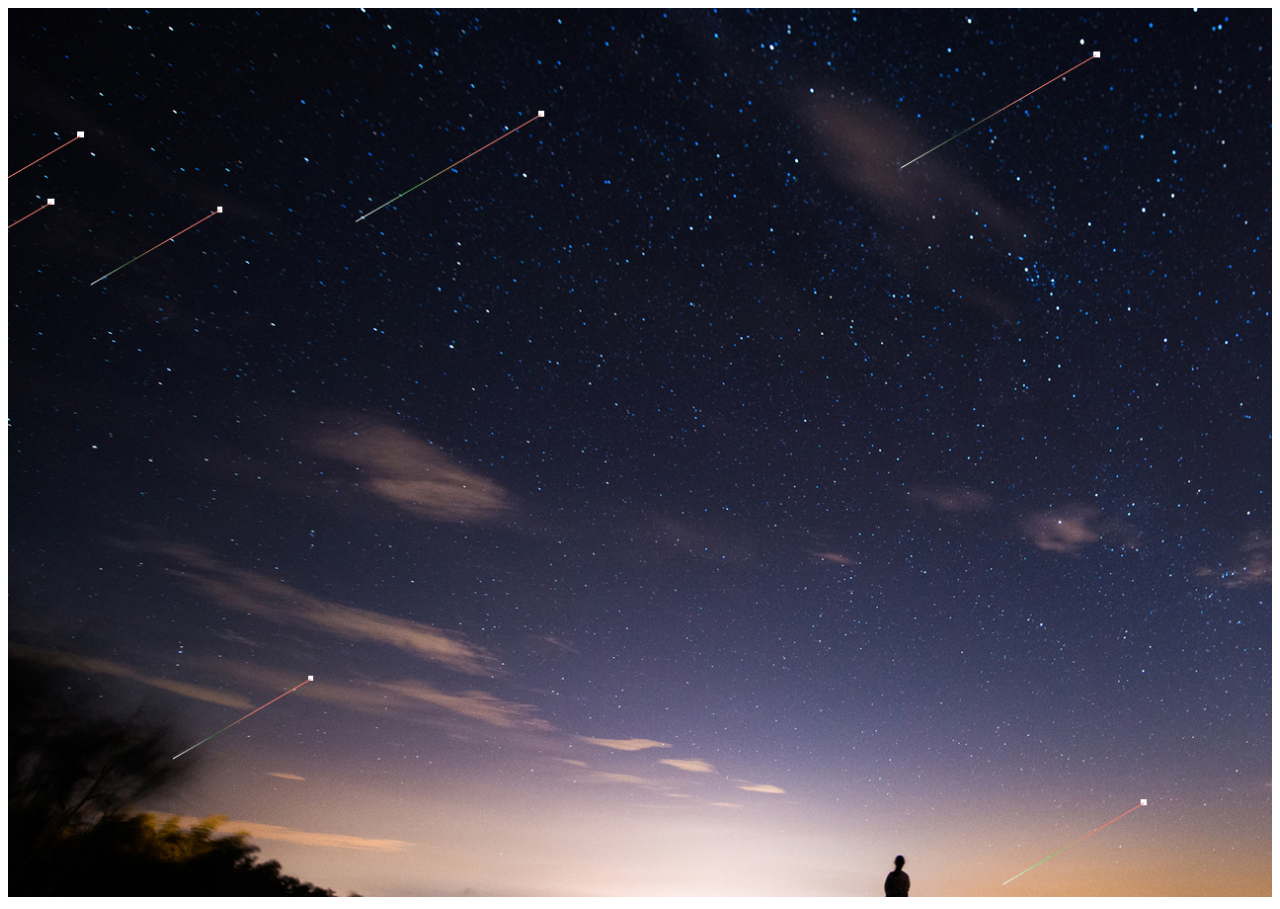
==== index3.html @ 00b645de "1st" ====
<!DOCTYPE html>
<html lang="en">

<head>
    <meta charset="utf-8">
</head>

<body>
    <canvas id="stars" style="height: 100%; width:100%"></canvas>
    <script src="js/stars.js"></script>
</body>
</html>
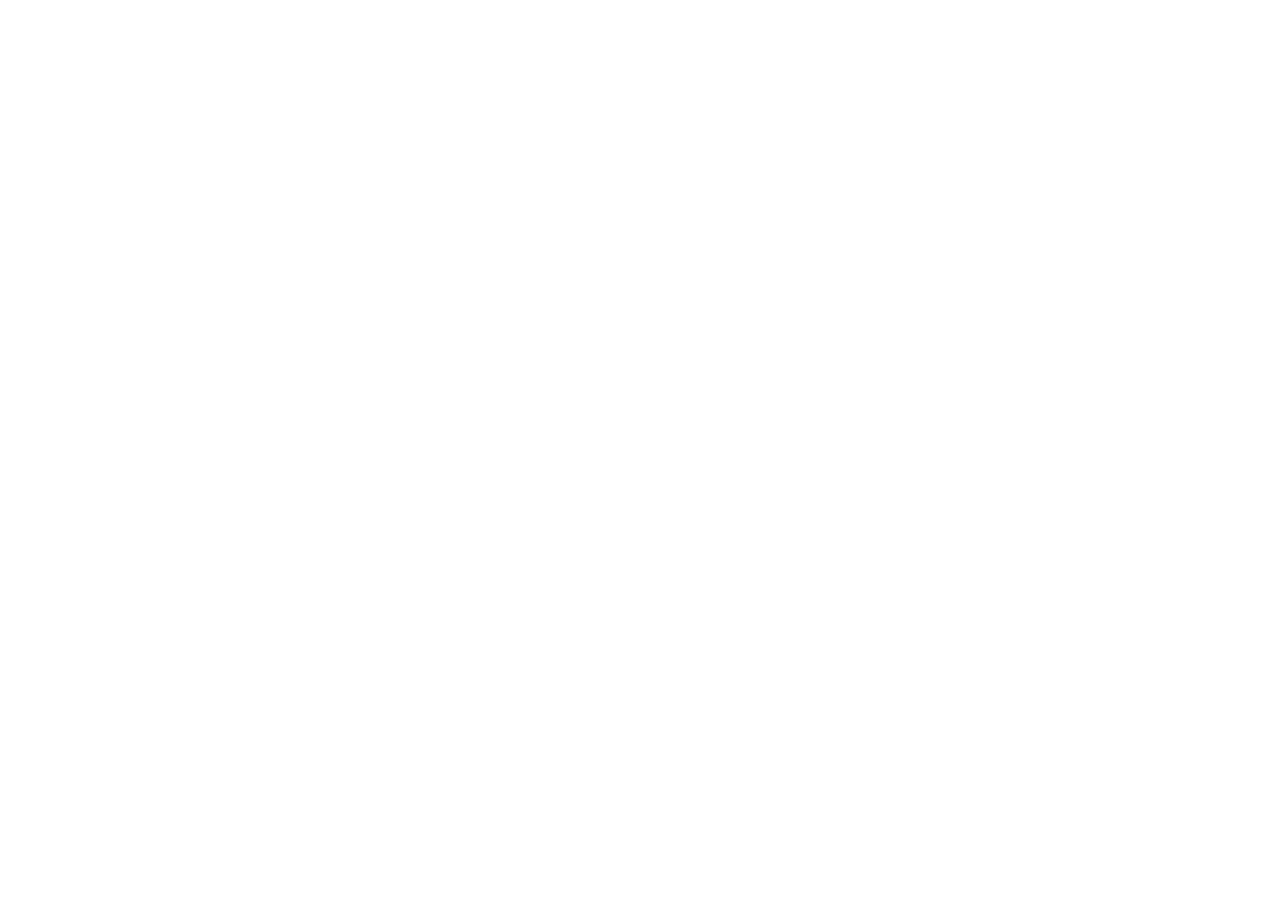
==== commit 42117c8d: "update" ====
--- a/index3.html
+++ b/index3.html
@@ -6,7 +6,8 @@
 </head>
 
 <body>
-    <canvas id="stars" style="height: 100%; width:100%"></canvas>
-    <script src="js/stars.js"></script>
+    <canvas id="canvas" style="position:absolute; top:0; left:0;"></canvas>
+    <script src="js/cool.js"></script>
+    <div id="buffer" style="display:none;"></div>
 </body>
 </html>